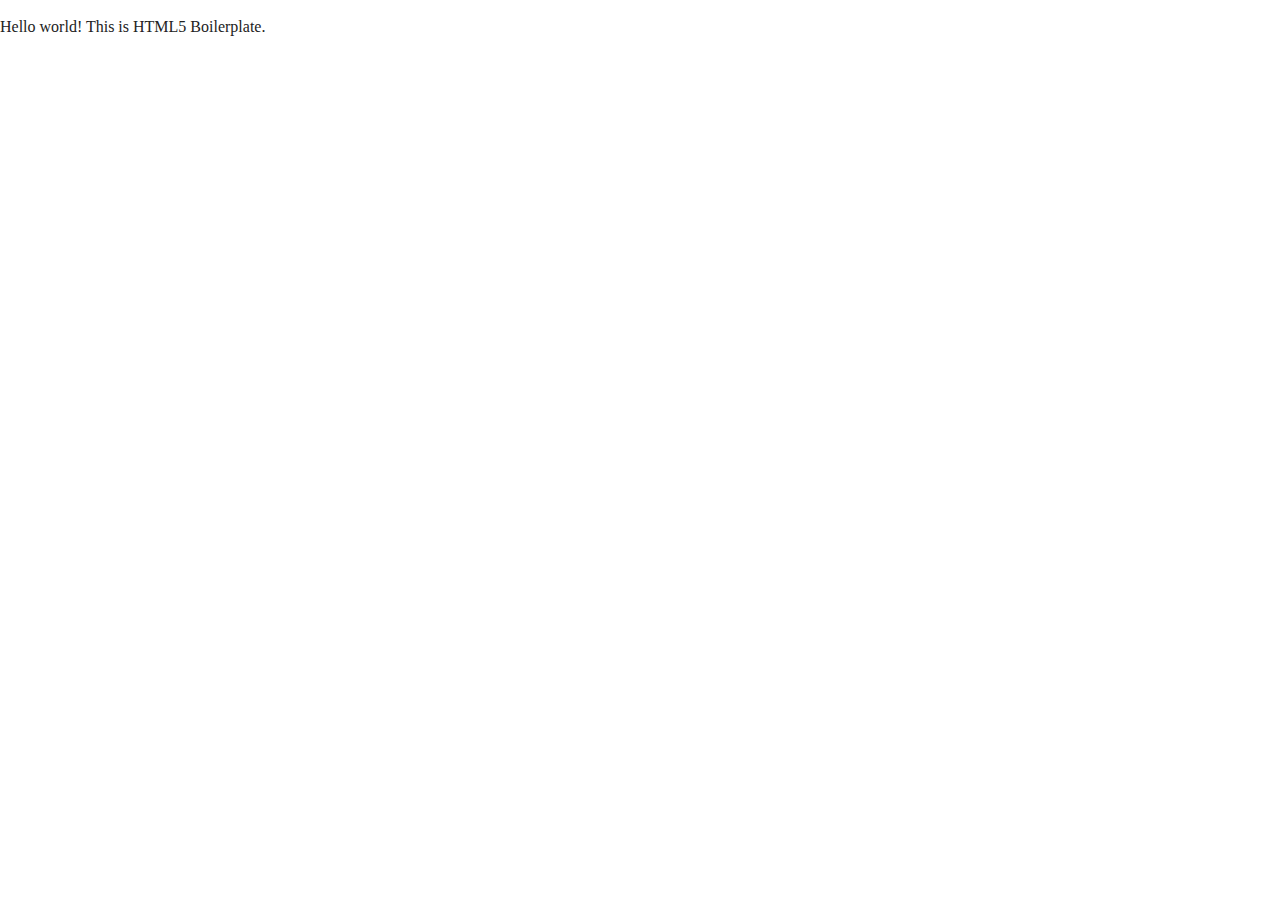
==== index.html @ 6c980e20 "primer commit" ====
<!doctype html>
<html class="no-js" lang="">

<head>
  <meta charset="utf-8">
  <title></title>
  <meta name="description" content="">
  <meta name="viewport" content="width=device-width, initial-scale=1">

  <link rel="manifest" href="site.webmanifest">
  <link rel="apple-touch-icon" href="icon.png">
  <!-- Place favicon.ico in the root directory -->

  <link rel="stylesheet" href="css/normalize.css">
  <link rel="stylesheet" href="css/main.css">

  <meta name="theme-color" content="#fafafa">
</head>

<body>
  <!--[if IE]>
    <p class="browserupgrade">You are using an <strong>outdated</strong> browser. Please <a href="https://browsehappy.com/">upgrade your browser</a> to improve your experience and security.</p>
  <![endif]-->

  <!-- Add your site or application content here -->
  <p>Hello world! This is HTML5 Boilerplate.</p>
  <script src="js/vendor/modernizr-3.7.1.min.js"></script>
  <script src="https://code.jquery.com/jquery-3.4.1.min.js" integrity="sha256-CSXorXvZcTkaix6Yvo6HppcZGetbYMGWSFlBw8HfCJo=" crossorigin="anonymous"></script>
  <script>window.jQuery || document.write('<script src="js/vendor/jquery-3.4.1.min.js"><\/script>')</script>
  <script src="js/plugins.js"></script>
  <script src="js/main.js"></script>

  <!-- Google Analytics: change UA-XXXXX-Y to be your site's ID. -->
  <script>
    window.ga = function () { ga.q.push(arguments) }; ga.q = []; ga.l = +new Date;
    ga('create', 'UA-XXXXX-Y', 'auto'); ga('set','transport','beacon'); ga('send', 'pageview')
  </script>
  <script src="https://www.google-analytics.com/analytics.js" async></script>
</body>

</html>
---- css/main.css ----
/*! HTML5 Boilerplate v7.2.0 | MIT License | https://html5boilerplate.com/ */

/* main.css 2.0.0 | MIT License | https://github.com/h5bp/main.css#readme */
/*
 * What follows is the result of much research on cross-browser styling.
 * Credit left inline and big thanks to Nicolas Gallagher, Jonathan Neal,
 * Kroc Camen, and the H5BP dev community and team.
 */

/* ==========================================================================
   Base styles: opinionated defaults
   ========================================================================== */

html {
  color: #222;
  font-size: 1em;
  line-height: 1.4;
}

/*
 * Remove text-shadow in selection highlight:
 * https://twitter.com/miketaylr/status/12228805301
 *
 * Vendor-prefixed and regular ::selection selectors cannot be combined:
 * https://stackoverflow.com/a/16982510/7133471
 *
 * Customize the background color to match your design.
 */

::-moz-selection {
  background: #b3d4fc;
  text-shadow: none;
}

::selection {
  background: #b3d4fc;
  text-shadow: none;
}

/*
 * A better looking default horizontal rule
 */

hr {
  display: block;
  height: 1px;
  border: 0;
  border-top: 1px solid #ccc;
  margin: 1em 0;
  padding: 0;
}

/*
 * Remove the gap between audio, canvas, iframes,
 * images, videos and the bottom of their containers:
 * https://github.com/h5bp/html5-boilerplate/issues/440
 */

audio,
canvas,
iframe,
img,
svg,
video {
  vertical-align: middle;
}

/*
 * Remove default fieldset styles.
 */

fieldset {
  border: 0;
  margin: 0;
  padding: 0;
}

/*
 * Allow only vertical resizing of textareas.
 */

textarea {
  resize: vertical;
}

/* ==========================================================================
   Browser Upgrade Prompt
   ========================================================================== */

.browserupgrade {
  margin: 0.2em 0;
  background: #ccc;
  color: #000;
  padding: 0.2em 0;
}

/* ==========================================================================
   Author's custom styles
   ========================================================================== */

/* ==========================================================================
   Helper classes
   ========================================================================== */

/*
 * Hide visually and from screen readers
 */

.hidden {
  display: none !important;
}

/*
* Hide only visually, but have it available for screen readers:
* https://snook.ca/archives/html_and_css/hiding-content-for-accessibility
*
* 1. For long content, line feeds are not interpreted as spaces and small width
*    causes content to wrap 1 word per line:
*    https://medium.com/@jessebeach/beware-smushed-off-screen-accessible-text-5952a4c2cbfe
*/

.sr-only {
  border: 0;
  clip: rect(0, 0, 0, 0);
  height: 1px;
  margin: -1px;
  overflow: hidden;
  padding: 0;
  position: absolute;
  white-space: nowrap;
  width: 1px;
  /* 1 */
}

/*
* Extends the .sr-only class to allow the element
* to be focusable when navigated to via the keyboard:
* https://www.drupal.org/node/897638
*/

.sr-only.focusable:active,
.sr-only.focusable:focus {
  clip: auto;
  height: auto;
  margin: 0;
  overflow: visible;
  position: static;
  white-space: inherit;
  width: auto;
}

/*
* Hide visually and from screen readers, but maintain layout
*/

.invisible {
  visibility: hidden;
}

/*
* Clearfix: contain floats
*
* For modern browsers
* 1. The space content is one way to avoid an Opera bug when the
*    `contenteditable` attribute is included anywhere else in the document.
*    Otherwise it causes space to appear at the top and bottom of elements
*    that receive the `clearfix` class.
* 2. The use of `table` rather than `block` is only necessary if using
*    `:before` to contain the top-margins of child elements.
*/

.clearfix:before,
.clearfix:after {
  content: " ";
  /* 1 */
  display: table;
  /* 2 */
}

.clearfix:after {
  clear: both;
}

/* ==========================================================================
   EXAMPLE Media Queries for Responsive Design.
   These examples override the primary ('mobile first') styles.
   Modify as content requires.
   ========================================================================== */

@media only screen and (min-width: 35em) {
  /* Style adjustments for viewports that meet the condition */
}

@media print,
  (-webkit-min-device-pixel-ratio: 1.25),
  (min-resolution: 1.25dppx),
  (min-resolution: 120dpi) {
  /* Style adjustments for high resolution devices */
}

/* ==========================================================================
   Print styles.
   Inlined to avoid the additional HTTP request:
   https://www.phpied.com/delay-loading-your-print-css/
   ========================================================================== */

@media print {
  *,
  *:before,
  *:after {
    background: transparent !important;
    color: #000 !important;
    /* Black prints faster */
    -webkit-box-shadow: none !important;
    box-shadow: none !important;
    text-shadow: none !important;
  }
  a,
  a:visited {
    text-decoration: underline;
  }
  a[href]:after {
    content: " (" attr(href) ")";
  }
  abbr[title]:after {
    content: " (" attr(title) ")";
  }
  /*
     * Don't show links that are fragment identifiers,
     * or use the `javascript:` pseudo protocol
     */
  a[href^="#"]:after,
  a[href^="javascript:"]:after {
    content: "";
  }
  pre {
    white-space: pre-wrap !important;
  }
  pre,
  blockquote {
    border: 1px solid #999;
    page-break-inside: avoid;
  }
  /*
     * Printing Tables:
     * https://web.archive.org/web/20180815150934/http://css-discuss.incutio.com/wiki/Printing_Tables
     */
  thead {
    display: table-header-group;
  }
  tr,
  img {
    page-break-inside: avoid;
  }
  p,
  h2,
  h3 {
    orphans: 3;
    widows: 3;
  }
  h2,
  h3 {
    page-break-after: avoid;
  }
}
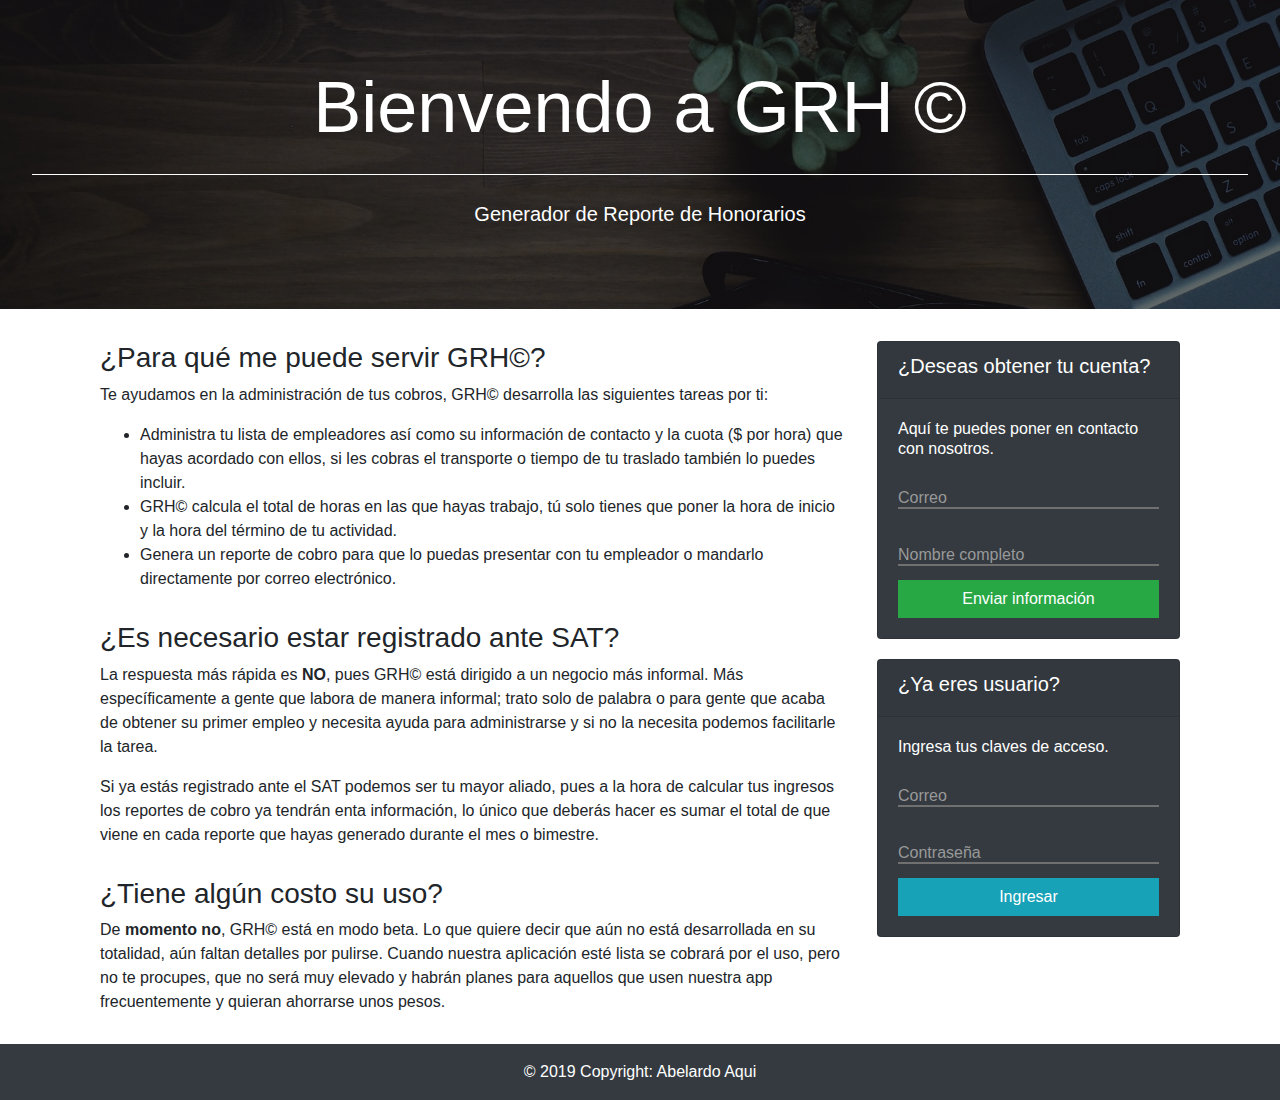
==== commit 2a6d53bf: "index solo vista" ====
--- a/index.html
+++ b/index.html
@@ -1,41 +1,115 @@
-<!doctype html>
-<html class="no-js" lang="">
-
+<!DOCTYPE html>
+<html lang="en">
 <head>
-  <meta charset="utf-8">
-  <title></title>
-  <meta name="description" content="">
-  <meta name="viewport" content="width=device-width, initial-scale=1">
-
-  <link rel="manifest" href="site.webmanifest">
-  <link rel="apple-touch-icon" href="icon.png">
-  <!-- Place favicon.ico in the root directory -->
-
+  <meta charset="UTF-8">
+  <meta name="viewport" content="width=device-width, initial-scale=1.0">
+  <meta http-equiv="X-UA-Compatible" content="ie=edge">
+  <!--Estilos-->
   <link rel="stylesheet" href="css/normalize.css">
   <link rel="stylesheet" href="css/main.css">
+  <!--google fonts-->
+  <link href="https://fonts.googleapis.com/css?family=Montserrat&display=swap" rel="stylesheet"> 
+  <!--Bootstrap-->
+  <link rel="stylesheet" href="https://stackpath.bootstrapcdn.com/bootstrap/4.3.1/css/bootstrap.min.css" integrity="sha384-ggOyR0iXCbMQv3Xipma34MD+dH/1fQ784/j6cY/iJTQUOhcWr7x9JvoRxT2MZw1T" crossorigin="anonymous">
+  <!--jquery-->
+  <script src="https://ajax.googleapis.com/ajax/libs/jquery/3.4.1/jquery.min.js"></script>
+  <script>
+      window.addEventListener("load", function(){
+          const script = document.createElement("script");
+          script.src = "js/animated-input.js";
+          document.body.appendChild(script);
+      });
+  </script>
+  <title>GRH | Bienvendo</title>
+</head>
+<body>
+  <div class="jumbotron rounded-0 hero-index parallax">
+    <h1 class="display-3">Bienvendo a GRH &copy;</h1>
+    <hr class="my-4">
+    <p class="lead">Generador de Reporte de Honorarios</p>
+  </div>
+  <div class="container clearfix">
+      <div class="container der">
+          <form method="POST" id="frmRegistro" onsubmit="javascript: return false;">
+            <div class="card bg-dark frmOscuro">
+              <div class="card-header">
+                <h5>¿Deseas obtener tu cuenta?</h5>
+              </div>
+              <div class="card-body">
+                <h6>Aquí te puedes poner en contacto con nosotros.</h6>
+                <div class="form-group">
+                  <label class="form-label" for="txtCorreo">Correo</label>
+                  <input type="text" class="form-input w-100" id="txtCorreo">
+                </div>
+                <div class="form-group">
+                  <label class="form-label" for="txtNombre">Nombre completo</label>
+                  <input type="text" class="form-input w-100" id="txtNombre">
+                </div>
+                <div class="form-group">
+                    <button class="btn btn-success rounded-0 w-100">Enviar información</button>
+                </div>
+              </div>
+            </div>
+          </form>
+          <form method="POST" id="frmLogin" onsubmit="javascript: return false;">
+            <div class="card bg-dark frmOscuro">
+              <div class="card-header">
+                <h5>¿Ya eres usuario?</h5>
+              </div>
+              <div class="card-body">
+                <h6>Ingresa tus claves de acceso.</h6>
+                <div class="form-group">
+                  <label class="form-label" for="txtCorreoLog">Correo</label>
+                  <input type="text" class="form-input w-100" id="txtCorreoLog">
+                </div>
+                <div class="form-group">
+                  <label class="form-label" for="txtPass">Contraseña</label>
+                  <input type="password" class="form-input w-100" id="txtPass">
+                </div>
+                <div class="form-group">
+                  <button class="btn btn-info rounded-0 w-100">Ingresar</button>
+                </div>
+              </div>
+            </div>
+          </form>
+        </div>
+    <div class="container izq">
+      <article>
+        <h3>¿Para qué me puede servir GRH&copy;?</h3>
+        <p>Te ayudamos en la administración de tus cobros, GRH&copy; desarrolla las siguientes tareas por ti:</p>
+        <ul>
+          <li>Administra tu lista de empleadores así como su información de contacto y la cuota ($ por hora) que hayas acordado con ellos, si les cobras el transporte o tiempo de tu traslado también lo puedes incluir.</li>
+          <li>GRH&copy; calcula el total de horas en las que hayas trabajo, tú solo tienes que poner la hora de inicio y la hora del término de tu actividad.</li>
+          <li>Genera un reporte de cobro para que lo puedas presentar con tu empleador o mandarlo directamente por correo electrónico.</li>
+        </ul>
+      </article>
+      <article>
+        <h3>¿Es necesario estar registrado ante SAT?</h3>
+        <p>
+          La respuesta más rápida es <strong>NO</strong>, pues GRH&copy; está dirigido a un negocio más informal. Más específicamente a gente que labora de manera informal; trato solo de palabra o para gente que acaba de obtener su primer empleo y necesita ayuda para administrarse y si no la necesita podemos facilitarle la tarea.
+        </p>
+        <p>Si ya estás registrado ante el SAT podemos ser tu mayor aliado, pues a la hora de calcular tus ingresos los reportes de cobro ya tendrán enta información, lo único que deberás hacer es sumar el total de que viene en cada reporte que hayas generado durante el mes o bimestre.</p>
+      </article>
+      <article>
+        <h3>¿Tiene algún costo su uso?</h3>
+        De <strong>momento no</strong>, GRH&copy; está en modo beta. Lo que quiere decir que aún no está desarrollada en su totalidad, aún faltan detalles por pulirse. Cuando nuestra aplicación esté lista se cobrará por el uso, pero no te procupes, que no será muy elevado y habrán planes para aquellos que usen nuestra app frecuentemente y quieran ahorrarse unos pesos.
+      </article>
+    </div>
+    
+  </div>
 
-  <meta name="theme-color" content="#fafafa">
-</head>
 
-<body>
-  <!--[if IE]>
-    <p class="browserupgrade">You are using an <strong>outdated</strong> browser. Please <a href="https://browsehappy.com/">upgrade your browser</a> to improve your experience and security.</p>
-  <![endif]-->
 
-  <!-- Add your site or application content here -->
-  <p>Hello world! This is HTML5 Boilerplate.</p>
-  <script src="js/vendor/modernizr-3.7.1.min.js"></script>
-  <script src="https://code.jquery.com/jquery-3.4.1.min.js" integrity="sha256-CSXorXvZcTkaix6Yvo6HppcZGetbYMGWSFlBw8HfCJo=" crossorigin="anonymous"></script>
-  <script>window.jQuery || document.write('<script src="js/vendor/jquery-3.4.1.min.js"><\/script>')</script>
-  <script src="js/plugins.js"></script>
-  <script src="js/main.js"></script>
+  <!-- Footer -->
+  <footer class="page-footer bg-dark">
 
-  <!-- Google Analytics: change UA-XXXXX-Y to be your site's ID. -->
-  <script>
-    window.ga = function () { ga.q.push(arguments) }; ga.q = []; ga.l = +new Date;
-    ga('create', 'UA-XXXXX-Y', 'auto'); ga('set','transport','beacon'); ga('send', 'pageview')
-  </script>
-  <script src="https://www.google-analytics.com/analytics.js" async></script>
+    <!-- Copyright -->
+    <div class="footer-copyright text-center py-3">© 2019 Copyright:
+      Abelardo Aqui
+    </div>
+    <!-- Copyright -->
+
+  </footer>
+<!-- Footer -->
 </body>
-
 </html>
--- a/css/main.css
+++ b/css/main.css
@@ -97,6 +97,114 @@
 /* ==========================================================================
    Author's custom styles
    ========================================================================== */
+
+  /********generales*********************************/
+  body{
+    font-family: 'Montserrat', sans-serif;
+  }
+
+  hr {
+    border: 0 none #ffffff;
+    border-top: 1px solid #ffffff!important;
+    height: 1px;
+    margin: 5px 0;
+    display: block;
+    clear: both;
+    }
+  /*********** HERO*****************/
+  .hero-index{
+    text-align: center;
+    background-image: linear-gradient(to bottom, rgba(0,0,0,0.6) 0%,rgba(0,0,0,0.6) 100%), url("../img/work.jpg");
+    background-position: center;
+    border-radius: 0;
+    color: white;
+    /***efecto parallax********/
+    background-attachment: fixed;
+    background-position: center;
+    background-repeat: no-repeat;
+    background-size: cover;
+  }
+  /**********acticulos******************/
+
+  article{
+    margin-bottom: 30px;
+  }
+
+
+  /*************contenedores************/
+  @media only screen and (min-width: 768px){
+    .container.izq{
+      float: left;
+      width: 70%;
+    }
+    .container.der{
+      float: right;
+      width: 30%;
+    }
+  }
+
+
+  /************formularios***************/
+
+  .input-group{
+    margin: 15px auto;
+  }
+  .input-group input{
+    border-style: none;
+    border-bottom: #3e444b 2px solid;
+    border-radius: 0;
+  }
+  .card{
+    margin-bottom: 20px;
+  }
+  .form-group {
+    position:relative;  
+  
+   
+  }
+  .form-group:last-child{
+    margin-bottom: 0;
+  }
+  .form-label {
+    margin-top: 10px;
+    position: absolute;
+    left: 0;
+    top: 10px;
+    color: #999;
+    z-index: 1;
+    transition: transform 150ms ease-out, font-size 150ms ease-out;
+  }
+  
+  
+  .focused .form-label {
+    transform: translateY(-125%);
+    font-size: .75em;
+  }
+  .form-input {
+    position: relative;
+    padding: 12px 0px 5px 0;
+    width: 100%;
+    outline: 0;
+    border: 0;
+    box-shadow: 0 2px 0 0 #707070;
+    transition: box-shadow 150ms ease-out;
+    background-color: transparent;
+  }
+  .frmOscuro{
+    color: white;
+  }
+  .frmOscuro input{
+    color: white;
+  }
+
+
+  /*************************footer*************************/
+  footer{
+    bottom: 0;
+    color: white;
+  }
+
+
 
 /* ==========================================================================
    Helper classes
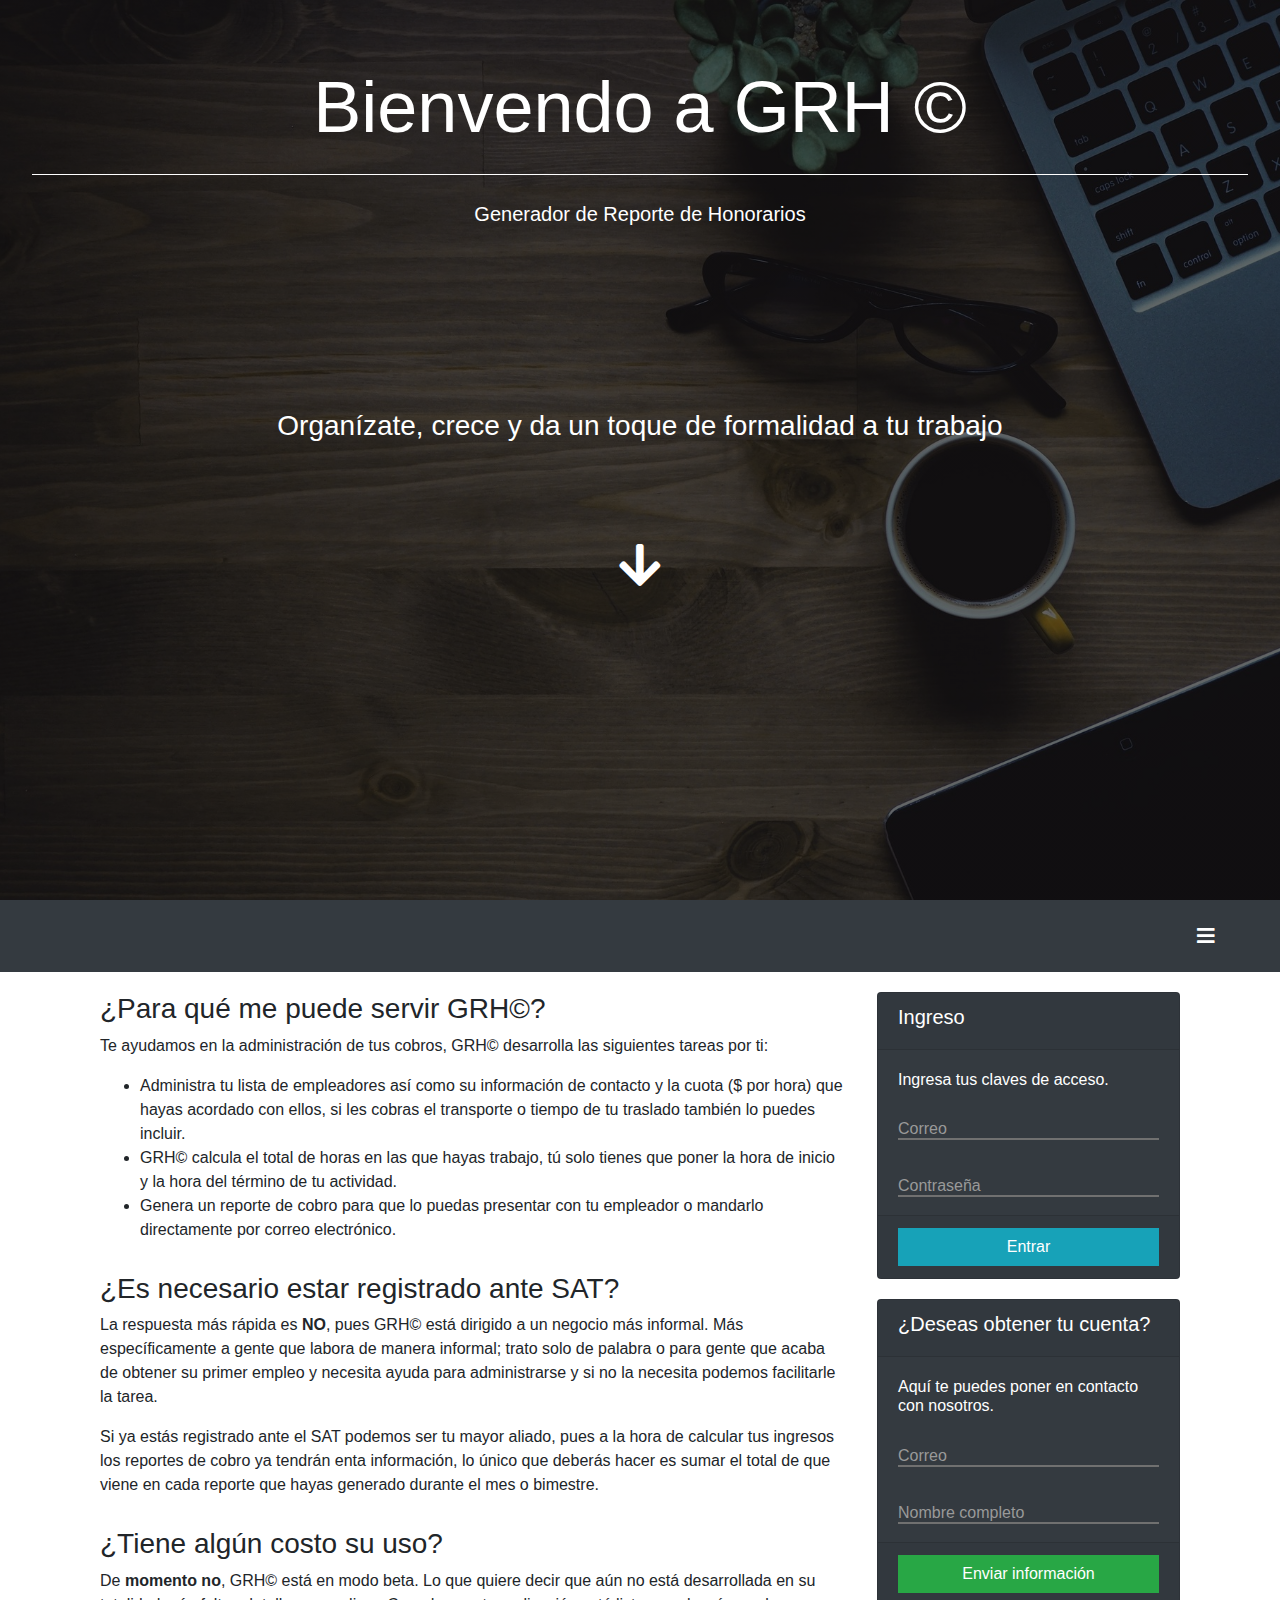
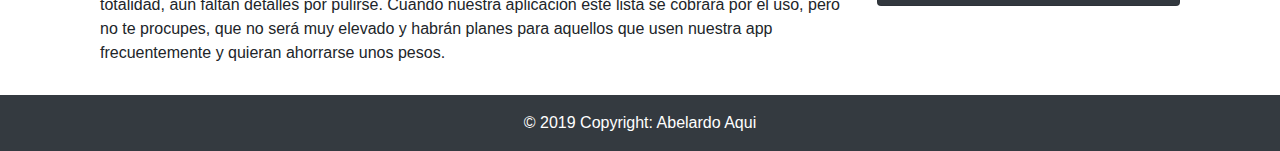
==== commit 832503e1: "nuevo hero y navbar completa" ====
--- a/index.html
+++ b/index.html
@@ -11,13 +11,18 @@
   <link href="https://fonts.googleapis.com/css?family=Montserrat&display=swap" rel="stylesheet"> 
   <!--Bootstrap-->
   <link rel="stylesheet" href="https://stackpath.bootstrapcdn.com/bootstrap/4.3.1/css/bootstrap.min.css" integrity="sha384-ggOyR0iXCbMQv3Xipma34MD+dH/1fQ784/j6cY/iJTQUOhcWr7x9JvoRxT2MZw1T" crossorigin="anonymous">
+  <!--fontawesome-->
+  <link rel="stylesheet" href="https://cdnjs.cloudflare.com/ajax/libs/font-awesome/5.11.2/css/all.css">
   <!--jquery-->
   <script src="https://ajax.googleapis.com/ajax/libs/jquery/3.4.1/jquery.min.js"></script>
   <script>
       window.addEventListener("load", function(){
-          const script = document.createElement("script");
+          const script = document.createElement("script"),
+                script2 = document.createElement("script");
           script.src = "js/animated-input.js";
+          script2.src = "js/nav.js";
           document.body.appendChild(script);
+          document.body.appendChild(script2);
       });
   </script>
   <title>GRH | Bienvendo</title>
@@ -27,9 +32,45 @@
     <h1 class="display-3">Bienvendo a GRH &copy;</h1>
     <hr class="my-4">
     <p class="lead">Generador de Reporte de Honorarios</p>
+    <div class="down">
+      <h3>Organízate, crece y da un toque de formalidad a tu trabajo</h3>
+      <i class="fas fa-arrow-down"></i>
+    </div>
   </div>
+  <nav class="nav-index">
+    <div class="hamburguesa">
+      <i class="fas fa-bars"></i>
+    </div>
+    <ul class="nav-links">
+      <li><a href="#">Ingreso</a></li>
+      <li><a href="#">Registro</a></li>
+      <li><a href="#">Sobre GRH</a></li>
+      <li><a href="#">Desarrollador</a></li>
+    </ul>
+  </nav>
   <div class="container clearfix">
       <div class="container der">
+          <form method="POST" id="frmLogin" onsubmit="javascript: return false;">
+            <div class="card bg-dark frmOscuro">
+              <div class="card-header">
+                <h5>Ingreso</h5>
+              </div>
+              <div class="card-body">
+                <h6>Ingresa tus claves de acceso.</h6>
+                <div class="form-group">
+                  <label class="form-label" for="txtCorreoLog">Correo</label>
+                  <input type="text" class="form-input w-100" id="txtCorreoLog">
+                </div>
+                <div class="form-group">
+                  <label class="form-label" for="txtPass">Contraseña</label>
+                  <input type="password" class="form-input w-100" id="txtPass">
+                </div>
+              </div>
+              <div class="card-footer">
+                <button class="btn btn-info rounded-0 w-100">Entrar</button>
+              </div>
+            </div>
+          </form>
           <form method="POST" id="frmRegistro" onsubmit="javascript: return false;">
             <div class="card bg-dark frmOscuro">
               <div class="card-header">
@@ -45,30 +86,9 @@
                   <label class="form-label" for="txtNombre">Nombre completo</label>
                   <input type="text" class="form-input w-100" id="txtNombre">
                 </div>
-                <div class="form-group">
-                    <button class="btn btn-success rounded-0 w-100">Enviar información</button>
-                </div>
               </div>
-            </div>
-          </form>
-          <form method="POST" id="frmLogin" onsubmit="javascript: return false;">
-            <div class="card bg-dark frmOscuro">
-              <div class="card-header">
-                <h5>¿Ya eres usuario?</h5>
-              </div>
-              <div class="card-body">
-                <h6>Ingresa tus claves de acceso.</h6>
-                <div class="form-group">
-                  <label class="form-label" for="txtCorreoLog">Correo</label>
-                  <input type="text" class="form-input w-100" id="txtCorreoLog">
-                </div>
-                <div class="form-group">
-                  <label class="form-label" for="txtPass">Contraseña</label>
-                  <input type="password" class="form-input w-100" id="txtPass">
-                </div>
-                <div class="form-group">
-                  <button class="btn btn-info rounded-0 w-100">Ingresar</button>
-                </div>
+              <div class="card-footer">
+                <button class="btn btn-success rounded-0 w-100">Enviar información</button>
               </div>
             </div>
           </form>
--- a/css/main.css
+++ b/css/main.css
@@ -123,7 +123,83 @@
     background-position: center;
     background-repeat: no-repeat;
     background-size: cover;
-  }
+    margin-bottom: 0!important;
+    height: 100vh;
+  }
+  .down{
+    margin-top: 20vh;
+  }
+  .down i{
+    margin-top: 10vh;
+    font-size: 3rem;
+  }
+
+
+  /************************** NAVBAR ********************/
+
+  .nav-links{
+    position: fixed;
+    background: #343a40;
+    height: 100vh!important;
+    width: 100%!important;
+    z-index: 5;
+    top: 0;
+  }
+  .nav-links{
+    display: flex;
+    justify-content: space-around;
+    flex-direction: column;
+    align-items: center;
+    margin-left: auto;/*lo manda a la derecha*/
+    list-style: none;
+    width: 50%;
+    height: 100%;
+    padding: 0;
+    clip-path: circle(100px at 90% -20%);
+    -webkit-clip-path: circle(100px at 90% -20%);
+    transition: all 1s ease-out;
+    pointer-events: none;
+  }
+  .nav-links.open{
+    clip-path: circle(1000px at 90% -10%);
+    -webkit-clip-path: circle(1000px at 90% -10%);
+    pointer-events: all;
+  }
+  .nav-links li a{
+      
+    color: white!important;
+    text-decoration: none;
+  }
+  nav{
+    position: sticky;
+    position: -webkit-sticky;
+    top: 0; /* required */
+    z-index: 2;
+    height: 8vh;
+    background-color: #343a40;
+    margin-bottom: 20px;
+  }
+  .hamburguesa{
+    color: white;
+    position: absolute;
+    right: 5%;
+    font-size: 20px;
+    top: 50%;
+    transform: translate(-5%, -50%);
+    z-index: 6;
+  }
+  .hamburguesa:hover{
+    cursor: pointer;
+  }
+  @media only screen and (min-width: 768px){
+    
+    
+    
+  }
+
+
+
+
   /**********acticulos******************/
 
   article{
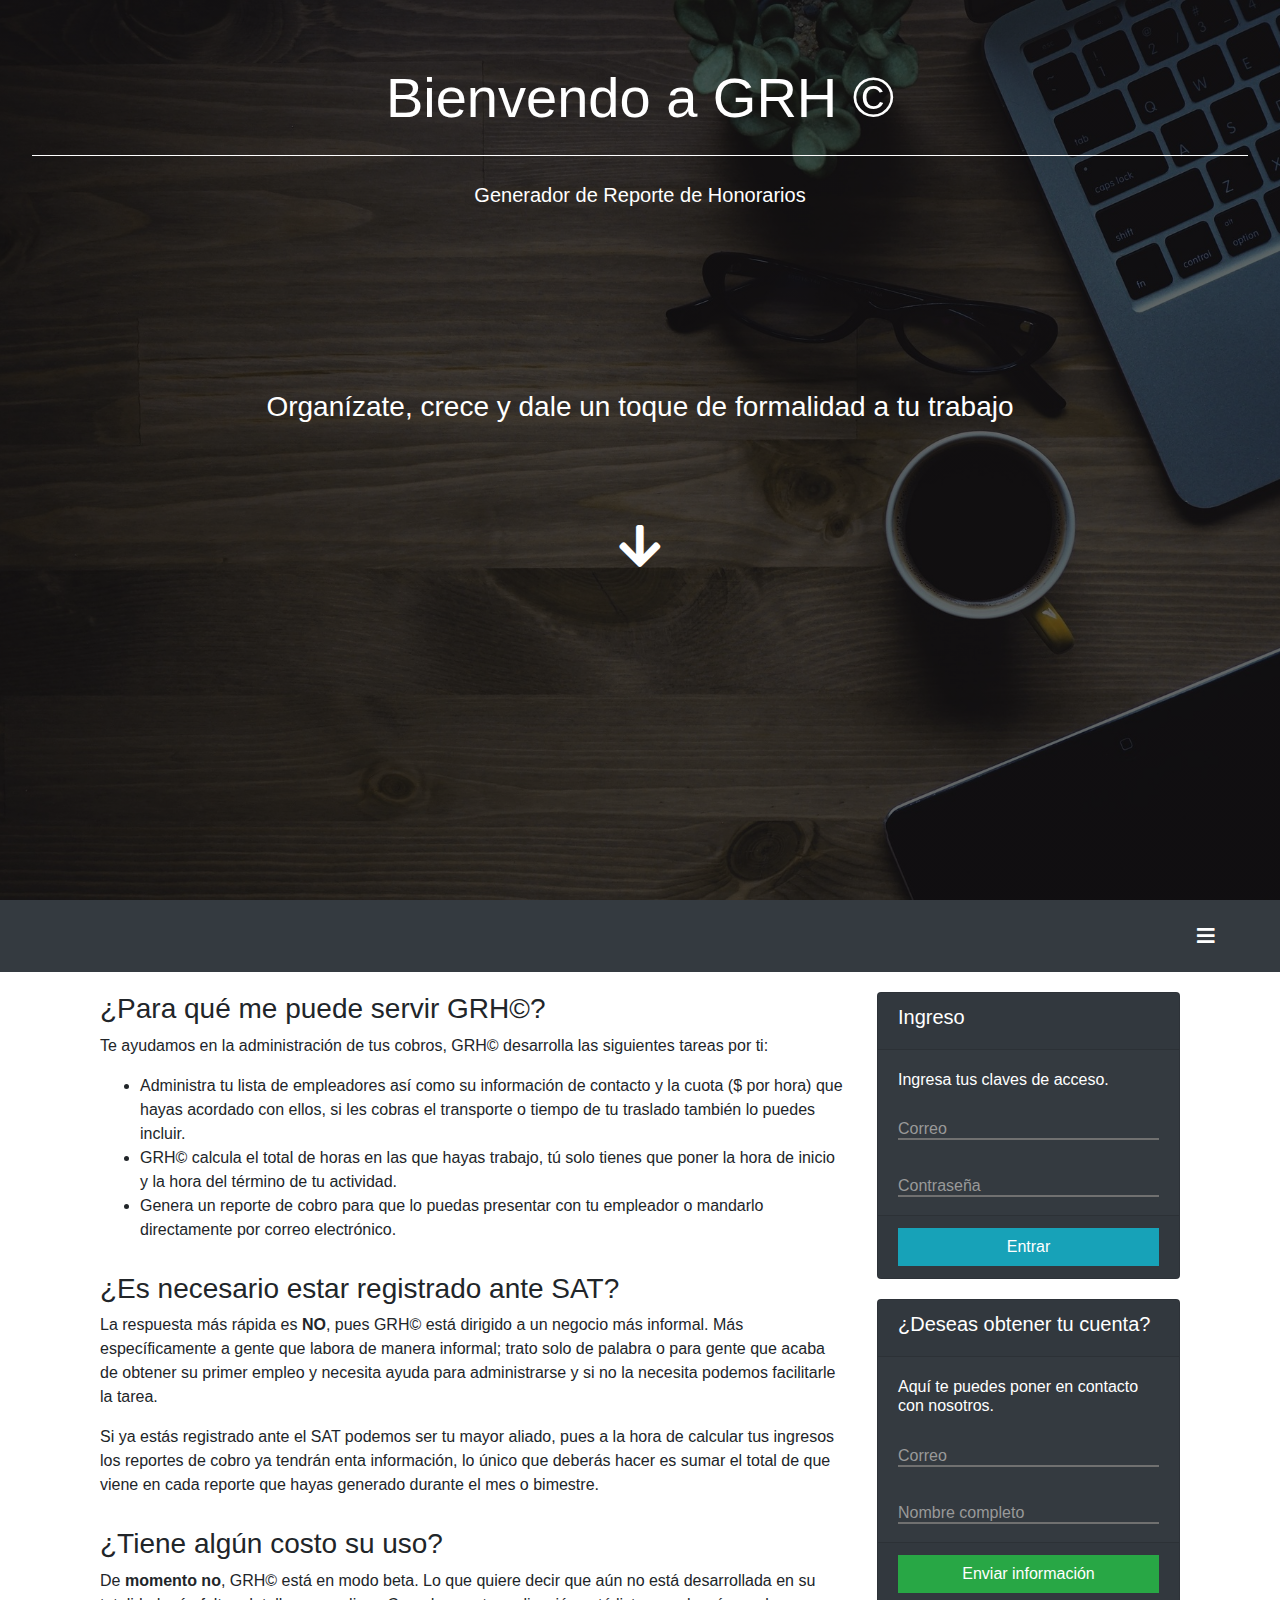
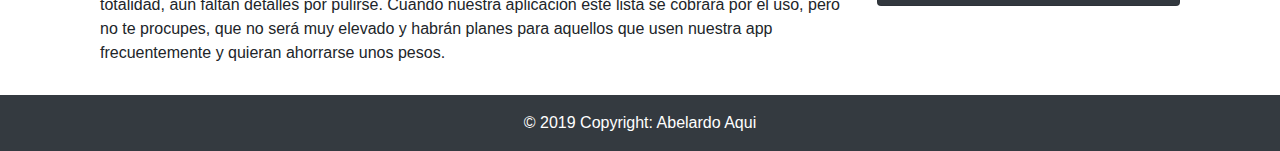
==== commit 04ccb38e: "se cierra cuando das clic en link" ====
--- a/index.html
+++ b/index.html
@@ -29,11 +29,11 @@
 </head>
 <body>
   <div class="jumbotron rounded-0 hero-index parallax">
-    <h1 class="display-3">Bienvendo a GRH &copy;</h1>
+    <h1 class="display-4">Bienvendo a GRH &copy;</h1>
     <hr class="my-4">
     <p class="lead">Generador de Reporte de Honorarios</p>
     <div class="down">
-      <h3>Organízate, crece y da un toque de formalidad a tu trabajo</h3>
+      <h3>Organízate, crece y dale un toque de formalidad a tu trabajo</h3>
       <i class="fas fa-arrow-down"></i>
     </div>
   </div>
@@ -42,14 +42,15 @@
       <i class="fas fa-bars"></i>
     </div>
     <ul class="nav-links">
-      <li><a href="#">Ingreso</a></li>
-      <li><a href="#">Registro</a></li>
-      <li><a href="#">Sobre GRH</a></li>
-      <li><a href="#">Desarrollador</a></li>
+      <li><a href="#login">Ingreso</a></li>
+      <li><a href="#frmRegistro">Registro</a></li>
+      <li><a href="#info">Sobre GRH</a></li>
+      <li><a href="#footer">Desarrollador</a></li>
     </ul>
   </nav>
   <div class="container clearfix">
       <div class="container der">
+        <div id="login"></div>
           <form method="POST" id="frmLogin" onsubmit="javascript: return false;">
             <div class="card bg-dark frmOscuro">
               <div class="card-header">
@@ -95,7 +96,7 @@
         </div>
     <div class="container izq">
       <article>
-        <h3>¿Para qué me puede servir GRH&copy;?</h3>
+        <h3 id="info">¿Para qué me puede servir GRH&copy;?</h3>
         <p>Te ayudamos en la administración de tus cobros, GRH&copy; desarrolla las siguientes tareas por ti:</p>
         <ul>
           <li>Administra tu lista de empleadores así como su información de contacto y la cuota ($ por hora) que hayas acordado con ellos, si les cobras el transporte o tiempo de tu traslado también lo puedes incluir.</li>
@@ -121,7 +122,7 @@
 
 
   <!-- Footer -->
-  <footer class="page-footer bg-dark">
+  <footer class="page-footer bg-dark" id="footer">
 
     <!-- Copyright -->
     <div class="footer-copyright text-center py-3">© 2019 Copyright:
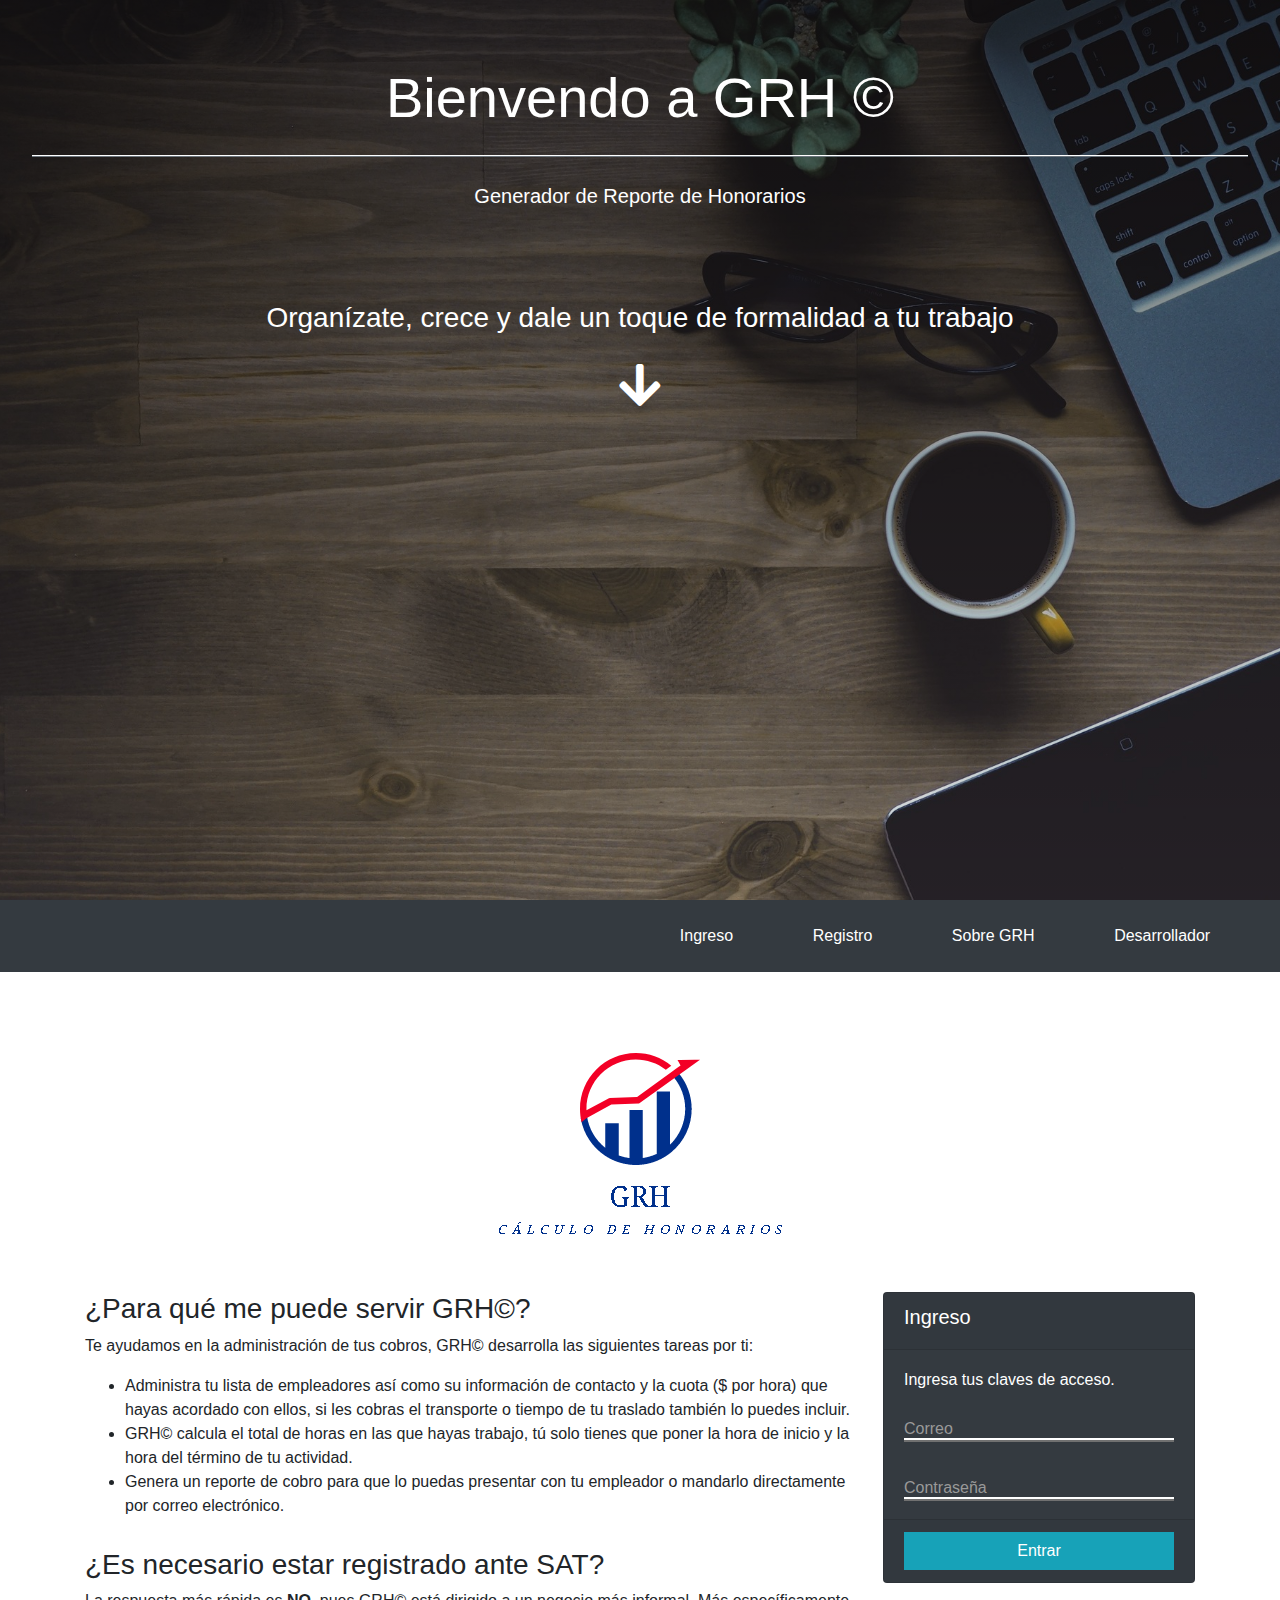
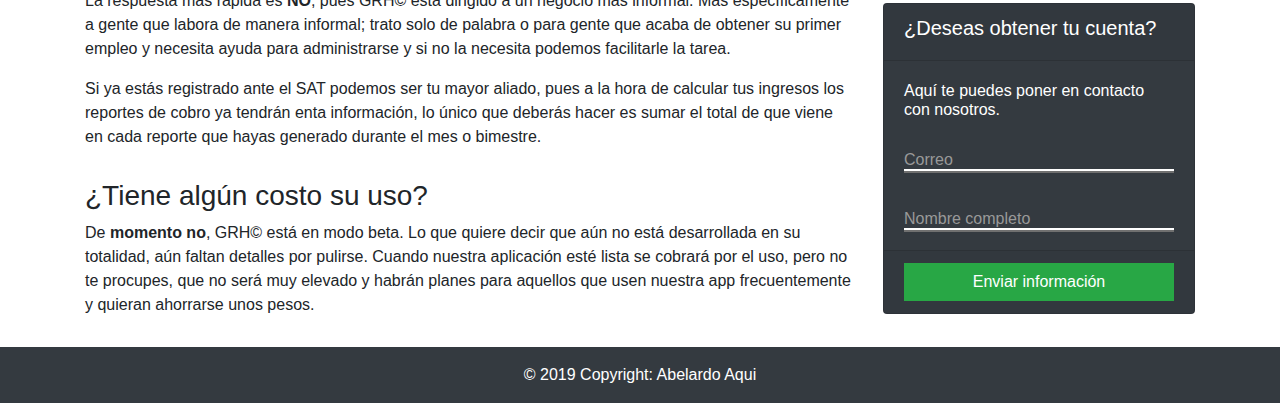
==== commit df0a3b31: "logo e icono" ====
--- a/index.html
+++ b/index.html
@@ -48,6 +48,7 @@
       <li><a href="#footer">Desarrollador</a></li>
     </ul>
   </nav>
+  <img class="logo-index" src="img/logo.png" alt="GRH">
   <div class="container clearfix">
       <div class="container der">
         <div id="login"></div>
--- a/css/main.css
+++ b/css/main.css
@@ -99,6 +99,10 @@
    ========================================================================== */
 
   /********generales*********************************/
+  :root{
+    --primarioRojo: #ED0526;
+    --primarioAzul: #00328E
+  }
   body{
     font-family: 'Montserrat', sans-serif;
   }
@@ -114,7 +118,7 @@
   /*********** HERO*****************/
   .hero-index{
     text-align: center;
-    background-image: linear-gradient(to bottom, rgba(0,0,0,0.6) 0%,rgba(0,0,0,0.6) 100%), url("../img/work.jpg");
+    background-image: linear-gradient(to bottom, rgba(0,0,0,0.6) 0%,rgba(0,0,0,0.1) 100%), url("../img/work.jpg");
     background-position: center;
     border-radius: 0;
     color: white;
@@ -127,48 +131,29 @@
     height: 100vh;
   }
   .down{
-    margin-top: 20vh;
+    margin-top: 10vh;
   }
   .down i{
-    margin-top: 10vh;
+    margin-top: 2vh;
     font-size: 3rem;
   }
 
 
   /************************** NAVBAR ********************/
-
-  .nav-links{
-    position: fixed;
-    background: #343a40;
-    height: 100vh!important;
-    width: 100%!important;
-    z-index: 5;
-    top: 0;
-  }
   .nav-links{
     display: flex;
-    justify-content: space-around;
-    flex-direction: column;
+    justify-content: space-around!important;
+    flex-direction: row;
     align-items: center;
     margin-left: auto;/*lo manda a la derecha*/
     list-style: none;
     width: 50%;
     height: 100%;
     padding: 0;
-    clip-path: circle(100px at 90% -20%);
-    -webkit-clip-path: circle(100px at 90% -20%);
-    transition: all 1s ease-out;
-    pointer-events: none;
-  }
-  .nav-links.open{
-    clip-path: circle(1000px at 90% -10%);
-    -webkit-clip-path: circle(1000px at 90% -10%);
-    pointer-events: all;
-  }
-  .nav-links li a{
-      
-    color: white!important;
-    text-decoration: none;
+  }
+  .nav-links:last-child{
+    
+    padding-right: 30px;
   }
   nav{
     position: sticky;
@@ -179,25 +164,73 @@
     background-color: #343a40;
     margin-bottom: 20px;
   }
+  .nav-links li a{
+    color: white!important;
+    text-decoration: none;
+    -webkit-transition: all .5s ease-out;
+    transition: all .5s ease-out;
+  }
+  .nav-links li a:hover{
+    font-weight: bold;
+    background-color: white;
+    padding: 10px;
+    color: #343a40!important;
+  }
+  .nav-links li a.pag-actual{
+    padding: 4px;
+    border: white 1px solid!important;
+  }
   .hamburguesa{
-    color: white;
-    position: absolute;
-    right: 5%;
-    font-size: 20px;
-    top: 50%;
-    transform: translate(-5%, -50%);
-    z-index: 6;
-  }
-  .hamburguesa:hover{
-    cursor: pointer;
-  }
-  @media only screen and (min-width: 768px){
+    display: none;
+  }
+  @media only screen and (max-width: 768px){
+    .hamburguesa{
+      display: block;
+    }
+    .nav-links{
+      -webkit-clip-path: circle(100px at 90% -20%);
+      clip-path: circle(100px at 90% -20%);
+      pointer-events: none;
+      flex-direction: column;
+      position: fixed;
+      background: #343a40;
+      height: 100vh!important;
+      width: 100%!important;
+      padding: 0;
+      z-index: 5;
+      top: 0;
+    }
+    .nav-links:last-child{
+      padding-right: 0;
+    }
+    .nav-links.open{
+      -webkit-clip-path: circle(1000px at 90% -10%);
+      clip-path: circle(1000px at 90% -10%);
+      pointer-events: all;
+    }
     
     
-    
-  }
-
-
+    .hamburguesa{
+      color: white;
+      position: absolute;
+      right: 5%;
+      font-size: 20px;
+      top: 50%;
+      -webkit-transform: translate(-5%, -50%);
+      transform: translate(-5%, -50%);
+      z-index: 6;
+    }
+    .hamburguesa:hover{
+      cursor: pointer;
+    }
+  }
+
+/************IMAGEN LOGO INDEX***********/
+.logo-index{
+  height: 100%;
+  display: block;
+  margin: 0 auto;
+}
 
 
   /**********acticulos******************/
@@ -218,17 +251,21 @@
       width: 30%;
     }
   }
-
-
+  ::-webkit-datetime-edit-year-field:not([aria-valuenow]),
+  ::-webkit-datetime-edit-month-field:not([aria-valuenow]),
+  ::-webkit-datetime-edit-day-field:not([aria-valuenow]) {
+      color: transparent;
+  }
   /************formularios***************/
 
   .input-group{
     margin: 15px auto;
   }
-  .input-group input{
+  .input-group input, textarea.input-group {
     border-style: none;
     border-bottom: #3e444b 2px solid;
     border-radius: 0;
+    background: transparent!important;
   }
   .card{
     margin-bottom: 20px;
@@ -272,6 +309,76 @@
   .frmOscuro input{
     color: white;
   }
+/**********CUERPO***********/
+hr{
+  border:0;
+  border-bottom: #6c757d 1px solid!important;
+  display: block;
+  width: 100%;
+}
+.card.bg-dark{
+  color:white;
+}
+.card.bg-dark input,.card.bg-dark textarea {
+  color: white;
+  border-bottom: #ffffff 2px solid;
+}
+input.required{
+  border-bottom: rgb(216, 216, 88) 2px solid!important;
+}
+
+@media only screen and (min-width: 768px){
+  .container.frmIzq{
+    float: left!important;
+    margin-right: 0;
+    padding-right: 0;
+    width: 24%;
+  }
+  .container.tabla{
+    padding-left: 0;
+    float: right!important;
+    width: 75%;
+  }
+  .container.clearfix{
+    padding: 0;
+  }
+}
+
+
+/******tablas********/
+.tabla{
+  text-align: center;
+}
+
+/******tabla responsive*******/
+@media only screen and (max-width: 700px){
+  table {
+      width:100%;
+  }
+  thead {
+      display: none;
+  }
+  tr:nth-of-type(2n) {
+      background-color: inherit;
+  }
+  tr td:first-child {
+      background: #f0f0f0;
+      font-weight:bold;
+      font-size:1.3em;
+  }
+  tbody td {
+      display: block;
+      text-align:center;
+  }
+  tbody td:last-child{
+      padding-bottom: 20px;
+  }
+  tbody td:before {
+      content: attr(data-th);
+      display: block;
+      text-align:center;
+  }
+}
 
 
   /*************************footer*************************/
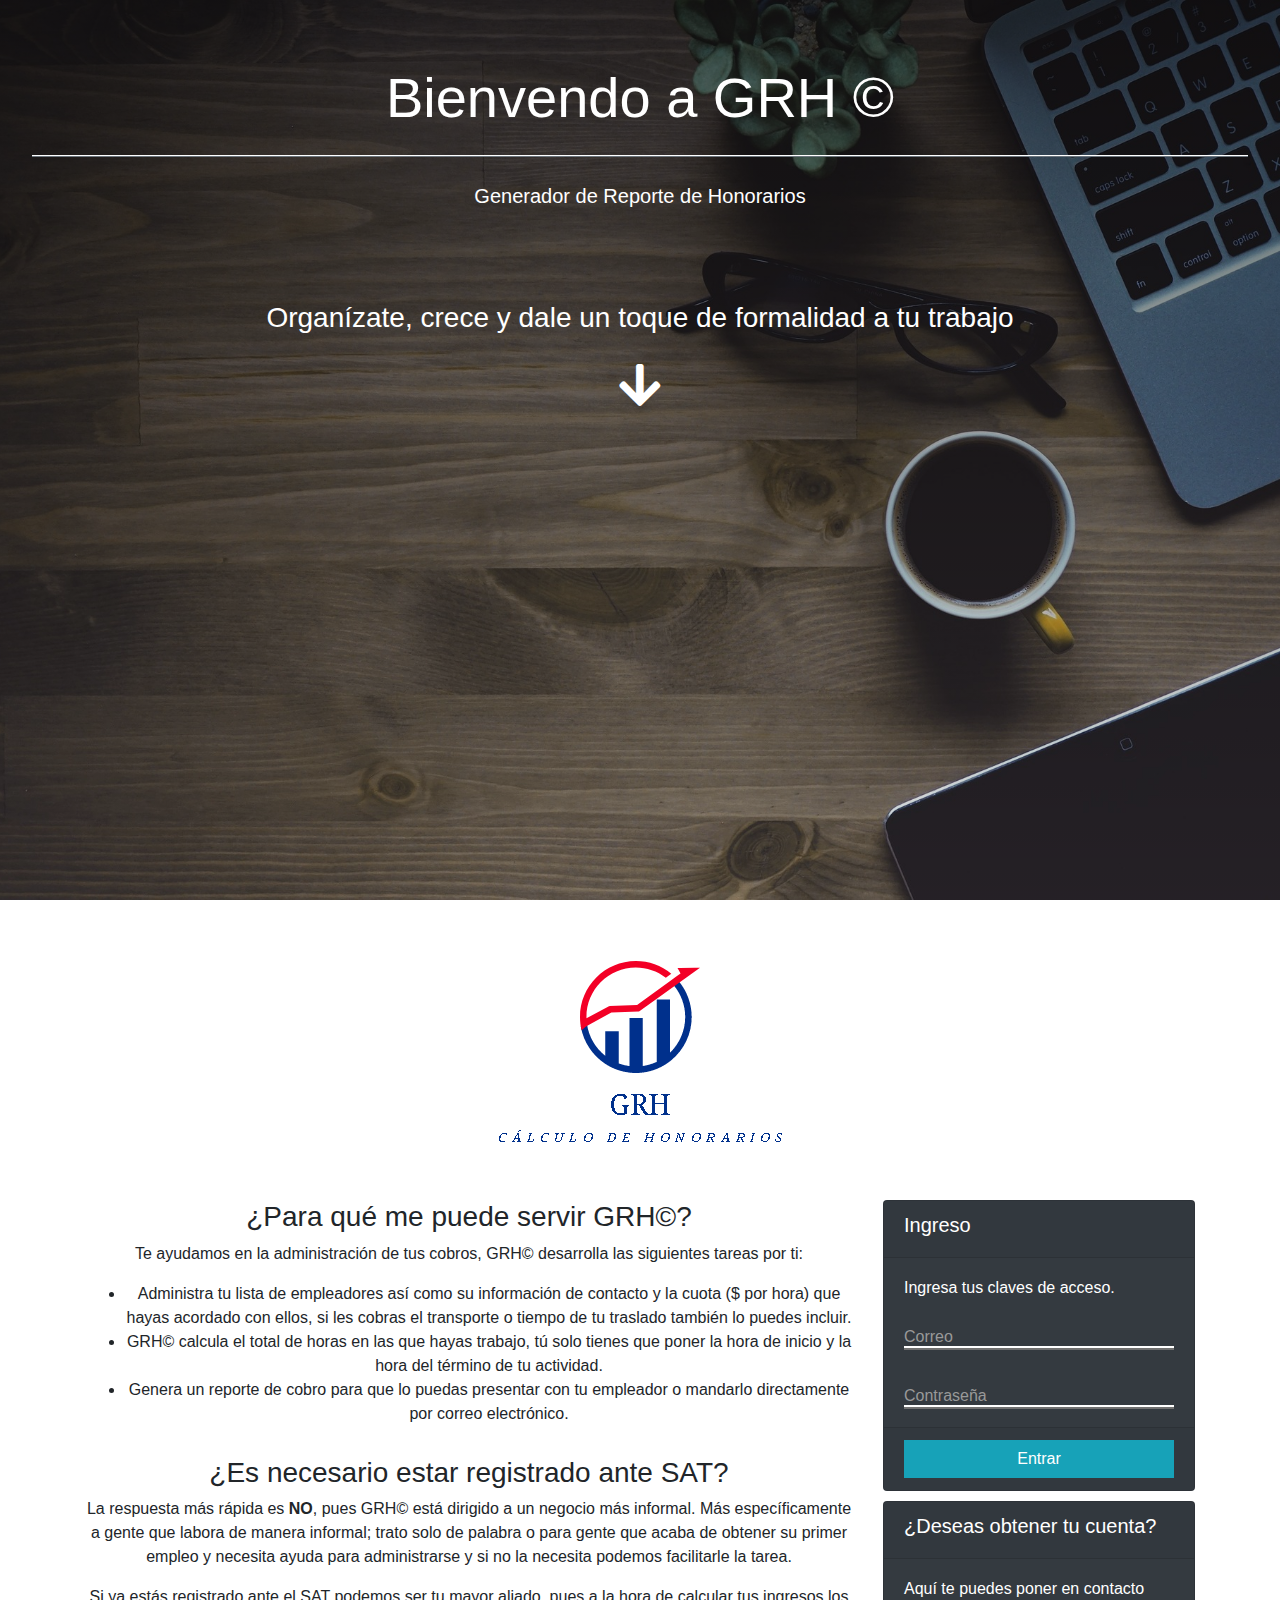
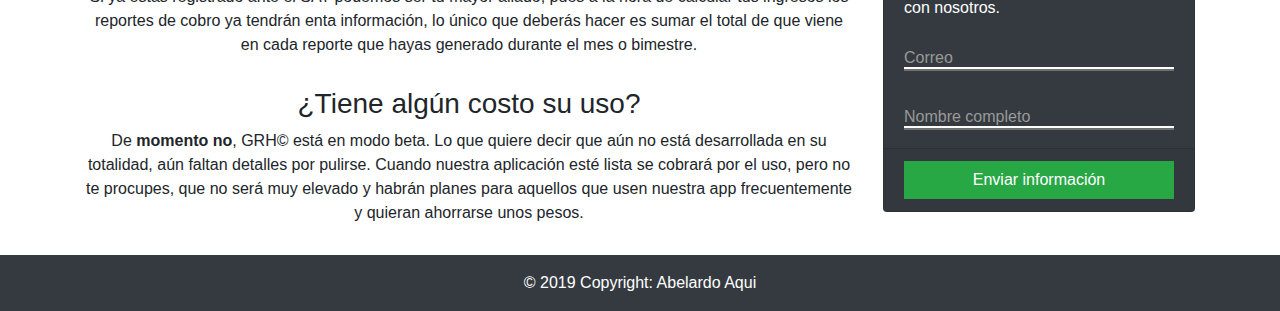
==== commit cd02be2d: "nuevo nav" ====
--- a/index.html
+++ b/index.html
@@ -37,17 +37,6 @@
       <i class="fas fa-arrow-down"></i>
     </div>
   </div>
-  <nav class="nav-index">
-    <div class="hamburguesa">
-      <i class="fas fa-bars"></i>
-    </div>
-    <ul class="nav-links">
-      <li><a href="#login">Ingreso</a></li>
-      <li><a href="#frmRegistro">Registro</a></li>
-      <li><a href="#info">Sobre GRH</a></li>
-      <li><a href="#footer">Desarrollador</a></li>
-    </ul>
-  </nav>
   <img class="logo-index" src="img/logo.png" alt="GRH">
   <div class="container clearfix">
       <div class="container der">
--- a/css/main.css
+++ b/css/main.css
@@ -140,90 +140,82 @@
 
 
   /************************** NAVBAR ********************/
-  .nav-links{
-    display: flex;
-    justify-content: space-around!important;
-    flex-direction: row;
-    align-items: center;
-    margin-left: auto;/*lo manda a la derecha*/
-    list-style: none;
-    width: 50%;
-    height: 100%;
-    padding: 0;
-  }
-  .nav-links:last-child{
-    
-    padding-right: 30px;
-  }
-  nav{
-    position: sticky;
-    position: -webkit-sticky;
-    top: 0; /* required */
+  .barra{
+    background-color: #343a40;
+    width: 100%;
+  }
+  .barra.fixed{
+    position: fixed;
+    top: 0;
+    left: 0;
     z-index: 2;
-    height: 8vh;
-    background-color: #343a40;
-    margin-bottom: 20px;
-  }
-  .nav-links li a{
-    color: white!important;
-    text-decoration: none;
-    -webkit-transition: all .5s ease-out;
-    transition: all .5s ease-out;
-  }
-  .nav-links li a:hover{
-    font-weight: bold;
-    background-color: white;
-    padding: 10px;
-    color: #343a40!important;
-  }
-  .nav-links li a.pag-actual{
-    padding: 4px;
-    border: white 1px solid!important;
-  }
-  .hamburguesa{
+
+  }
+  .navegacion-principal{
     display: none;
-  }
-  @media only screen and (max-width: 768px){
+    width: 100%;
+  }
+
+  .navegacion-principal .activo{
+    border-bottom: white 1px solid;
+  }
+  @media only screen and (min-width: 768px){
+    .hamburguesa{
+      display: none!important;
+    }
+    .navegacion-principal{
+      display: block; /*unico que funciona*/
+      text-align: right;
+      width: 70%;
+      float: right;
+      margin: 6px 0;
+ 
+    }
+    .navegacion-principal a{
+      margin: 10px 10px 10px 0;
+      display: inline-block!important;
+    }
+    .navegacion-principal a :last-child{
+       padding-right: 0;
+    }
+  }
+  .navegacion-principal a{
+    color: white;
+    text-transform: uppercase;
+    text-decoration: none!important;
+    font-size: 1.2em;
+    text-align: center;
+    display: block;
+    clear: both;
+    transition: .6s ease-in-out;
+  }
+
+  .navegacion-principal a:hover{
+    text-shadow: 0 0 30px white;
+    color: red;
+  }
+
+  .navegacion-principal.activo{
+    border-bottom: white1px solid;
+  }
+  
     .hamburguesa{
       display: block;
     }
-    .nav-links{
-      -webkit-clip-path: circle(100px at 90% -20%);
-      clip-path: circle(100px at 90% -20%);
-      pointer-events: none;
-      flex-direction: column;
-      position: fixed;
-      background: #343a40;
-      height: 100vh!important;
-      width: 100%!important;
-      padding: 0;
-      z-index: 5;
-      top: 0;
-    }
-    .nav-links:last-child{
-      padding-right: 0;
-    }
-    .nav-links.open{
-      -webkit-clip-path: circle(1000px at 90% -10%);
-      clip-path: circle(1000px at 90% -10%);
-      pointer-events: all;
-    }
+    
     
     
     .hamburguesa{
+      font-size: 1.4em;
+      display: block;
+      float: right;
+      margin: 10px;
       color: white;
-      position: absolute;
-      right: 5%;
-      font-size: 20px;
-      top: 50%;
-      -webkit-transform: translate(-5%, -50%);
-      transform: translate(-5%, -50%);
-      z-index: 6;
     }
     .hamburguesa:hover{
       cursor: pointer;
     }
-  }
+  
 
 /************IMAGEN LOGO INDEX***********/
 .logo-index{
@@ -237,6 +229,7 @@
 
   article{
     margin-bottom: 30px;
+    text-align: center;
   }
 
 
@@ -267,7 +260,7 @@
     border-radius: 0;
     background: transparent!important;
   }
-  .card{
+  .contenedor-tarjetas .card{
     margin-bottom: 20px;
   }
   .form-group {
@@ -334,7 +327,7 @@
     padding-right: 0;
     width: 24%;
   }
-  .container.tabla{
+  .container.tabla, .container-fluid.tabla{
     padding-left: 0;
     float: right!important;
     width: 75%;
@@ -344,6 +337,40 @@
   }
 }
 
+/********CARDS********/
+.card h3{
+  text-align: center;
+}
+
+.card{
+  margin-bottom: 10px!important;
+}
+.contenedor-tarjetas .card{
+  margin: 0 auto;
+  margin-bottom: 10px!important;
+  padding-bottom: 10px;
+}
+@media only screen and (min-width: 768px){
+  .contenedor-tarjetas{
+    float: right;
+    width: 75%;
+  }
+  .contenedor-tarjetas{
+    width: 100%;
+    display: flex;
+    flex-direction: row;
+    flex-wrap: wrap;
+    justify-content: center;
+  }
+  .contenedor-tarjetas .card{
+    width: 30%;
+  }
+}
+.card .usuario{
+  font-size: 3rem;
+  text-align: center;
+  color: white;
+}
 
 /******tablas********/
 .tabla{
